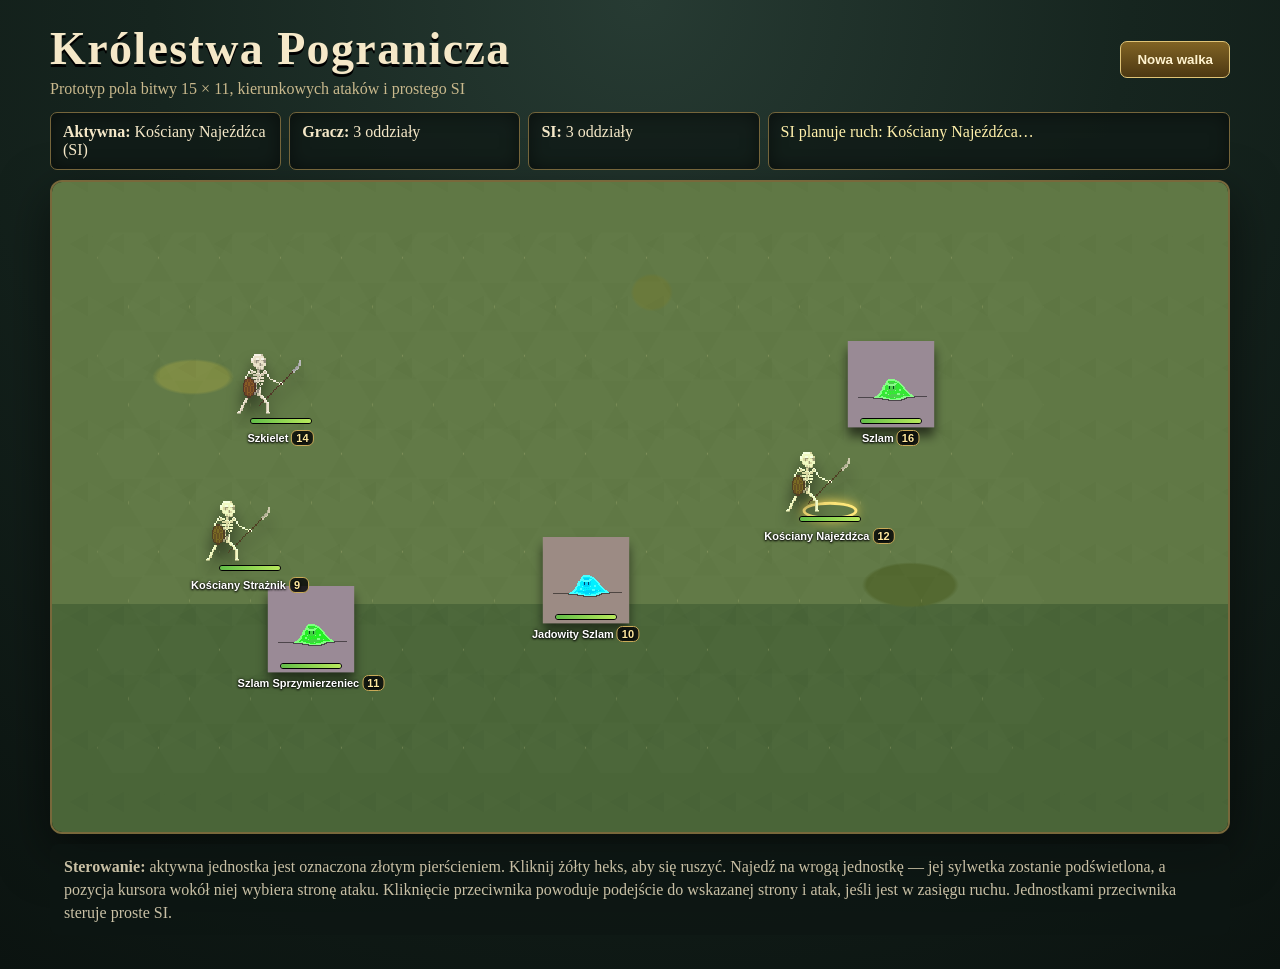
==== index.html @ 0f30b3f8 "Add Heroes-inspired turn-based prototype v2" ====
<!doctype html>
<html lang="pl">
<head>
  <meta charset="utf-8" />
  <meta name="viewport" content="width=device-width,initial-scale=1" />
  <title>Królestwa Pogranicza — prototyp walki</title>
  <link rel="stylesheet" href="style.css" />
</head>
<body>
  <main class="game-shell">
    <header>
      <div>
        <h1>Królestwa Pogranicza</h1>
        <p class="subtitle">Prototyp pola bitwy 15 × 11, kierunkowych ataków i prostego SI</p>
      </div>
      <button id="restartBtn">Nowa walka</button>
    </header>

    <section class="hud">
      <div class="panel"><strong>Aktywna:</strong> <span id="turnLabel"></span></div>
      <div class="panel"><strong>Gracz:</strong> <span id="playerCount"></span></div>
      <div class="panel"><strong>SI:</strong> <span id="aiCount"></span></div>
      <div class="panel status" id="statusText">Wybierz pole ruchu albo najedź na przeciwnika.</div>
    </section>

    <section class="battlefield-wrap">
      <div id="battlefield" class="battlefield" aria-label="Pole bitwy 15 na 11 heksów"></div>
    </section>

    <section class="help">
      <strong>Sterowanie:</strong> aktywna jednostka jest oznaczona złotym pierścieniem. Kliknij żółty heks, aby się ruszyć. Najedź na wrogą jednostkę — jej sylwetka zostanie podświetlona, a pozycja kursora wokół niej wybiera stronę ataku. Kliknięcie przeciwnika powoduje podejście do wskazanej strony i atak, jeśli jest w zasięgu ruchu. Jednostkami przeciwnika steruje proste SI.
    </section>
  </main>
  <script src="game.js"></script>
</body>
</html>
---- style.css ----
:root { color-scheme: dark; font-family: Georgia, 'Times New Roman', serif; }
* { box-sizing: border-box; }
body {
  margin: 0; min-height: 100vh; color: #f5e8c8;
  background: radial-gradient(circle at top, #273b33 0, #16251f 42%, #0b1310 100%);
}
.game-shell { width: min(1180px, 97vw); margin: 0 auto; padding: 22px 0 34px; }
header { display:flex; justify-content:space-between; gap:20px; align-items:center; margin-bottom:14px; }
h1 { margin:0; font-size:clamp(28px,4vw,46px); letter-spacing:.03em; text-shadow:0 3px 0 #000; }
.subtitle { margin:.3rem 0 0; color:#c9b98d; }
button { border:1px solid #e0c477; background:linear-gradient(#806324,#4d3812); color:#fff3cf; padding:10px 16px; border-radius:7px; font-weight:700; cursor:pointer; }
button:hover { filter:brightness(1.18); }
.hud { display:grid; grid-template-columns:repeat(3,minmax(120px,1fr)) 2fr; gap:8px; margin-bottom:10px; }
.panel { background:#101a16cc; border:1px solid #75653b; border-radius:7px; padding:10px 12px; box-shadow:inset 0 0 18px #0007; }
.status { color:#fff0ab; }
.battlefield-wrap { overflow:auto; border:2px solid #78683b; border-radius:12px; box-shadow:0 18px 50px #0008; }
.battlefield {
  position:relative; min-width:1010px; height:650px; overflow:hidden;
  background:
    radial-gradient(ellipse at 12% 30%, #7c8b43 0 2.4%, transparent 2.8%),
    radial-gradient(ellipse at 73% 62%, #52672f 0 3.6%, transparent 4%),
    radial-gradient(ellipse at 51% 17%, #68783a 0 2.1%, transparent 2.5%),
    linear-gradient(#607845 0 65%, #4a6538 65% 100%);
  user-select:none;
}
.battlefield::before {
  content:""; position:absolute; inset:0; opacity:.22; pointer-events:none;
  background-image:
    linear-gradient(30deg,#ffffff08 12%,transparent 12.5%,transparent 87%,#00000012 87.5%),
    linear-gradient(150deg,#ffffff08 12%,transparent 12.5%,transparent 87%,#00000012 87.5%);
  background-size:36px 62px;
}
.cell {
  position:absolute; width:62px; height:54px;
  transform:translate(-50%,-50%);
  clip-path:polygon(25% 3%,75% 3%,100% 50%,75% 97%,25% 97%,0 50%);
  background:#ffffff03;
  outline:1px solid transparent;
  box-shadow: inset 0 0 0 1px #e9dc9f22;
  transition:filter .08s, background .08s, box-shadow .08s;
  z-index:1;
}
.cell.valid { background:#f4db5a25; box-shadow:inset 0 0 0 2px #ffe9887f, inset 0 0 20px #ffe45a22; cursor:pointer; }
.cell.valid:hover { background:#ffe96a42; box-shadow:inset 0 0 0 2px #fff0a8c0, 0 0 14px #ffd94d55; }
.cell.attack-origin { background:#e8ad4547; box-shadow:inset 0 0 0 3px #ffd06aa8, 0 0 14px #ff9f3555; }
.cell.blocked-side { background:#b8403035; }
.unit {
  position:absolute; z-index:5; image-rendering:pixelated; pointer-events:none;
  background-repeat:no-repeat; transform-origin:center bottom;
  filter:drop-shadow(0 8px 5px #0008);
  transition:filter .08s, transform .12s;
}
.unit.skeleton { width:75px; height:50px; transform:translate(-50%,-83%) scale(1.45); }
.unit.blob { width:80px; height:80px; transform:translate(-50%,-72%) scale(1.08); }
.unit.team-ai { filter:drop-shadow(0 8px 5px #0009) saturate(.9); }
.unit.variant-guard { filter:drop-shadow(0 8px 5px #0008) sepia(.4) saturate(1.3) hue-rotate(18deg); }
.unit.variant-poison { filter:drop-shadow(0 8px 5px #0008) hue-rotate(70deg) saturate(1.25); }
.unit.target-hover {
  filter:brightness(1.32) contrast(1.08)
    drop-shadow(0 0 2px #fff)
    drop-shadow(0 0 7px #ffcf73)
    drop-shadow(0 0 14px #e33);
}
.unit.variant-guard.target-hover, .unit.variant-poison.target-hover {
  filter:brightness(1.3) contrast(1.08) drop-shadow(0 0 2px #fff) drop-shadow(0 0 7px #ffcf73) drop-shadow(0 0 14px #e33);
}
.unit-hitbox { position:absolute; z-index:9; transform:translate(-50%,-70%); width:70px; height:86px; cursor:crosshair; }
.unit-hitbox.skeleton { height:76px; }
.unit-hitbox.blob { width:82px; height:88px; }
.hpbar { position:absolute; z-index:7; width:62px; height:6px; background:#221; border:1px solid #000; border-radius:10px; transform:translate(-50%,8px); overflow:hidden; pointer-events:none; }
.hpbar > i { display:block; height:100%; background:linear-gradient(90deg,#62be48,#b8e95c); }
.badge { position:absolute; z-index:8; transform:translate(-50%,17px); font:700 11px Arial,sans-serif; color:white; text-shadow:0 1px 2px #000,0 0 3px #000; pointer-events:none; white-space:nowrap; }
.stack-count { display:inline-block; min-width:20px; margin-left:3px; padding:1px 4px; border-radius:6px; background:#090b0aD9; border:1px solid #c9aa58; color:#ffe89e; }
.active-ring { position:absolute; width:55px; height:18px; border:3px solid #ffe779; border-radius:50%; z-index:4; transform:translate(-50%,-35%); box-shadow:0 0 12px #ffdc55; pointer-events:none; }
.side-marker { position:absolute; z-index:10; width:18px; height:18px; transform:translate(-50%,-50%); border:2px solid #fff1a5; background:#d97b27b8; border-radius:50%; box-shadow:0 0 10px #ffad3b; pointer-events:none; }
.damage { position:absolute; z-index:20; font:900 24px Arial,sans-serif; color:#fff2d2; text-shadow:0 2px 0 #7e1717,0 0 5px #000; animation:floatDamage .85s ease-out forwards; pointer-events:none; }
@keyframes floatDamage { from{ transform:translate(-50%,-20px); opacity:1 } to{ transform:translate(-50%,-80px); opacity:0 } }
.help { margin-top:10px; padding:11px 14px; color:#c9c0a5; background:#0d1512aa; border-radius:8px; line-height:1.45; }
@media(max-width:760px){ .hud{grid-template-columns:1fr 1fr}.status{grid-column:1/-1} header{align-items:flex-start;flex-direction:column} }
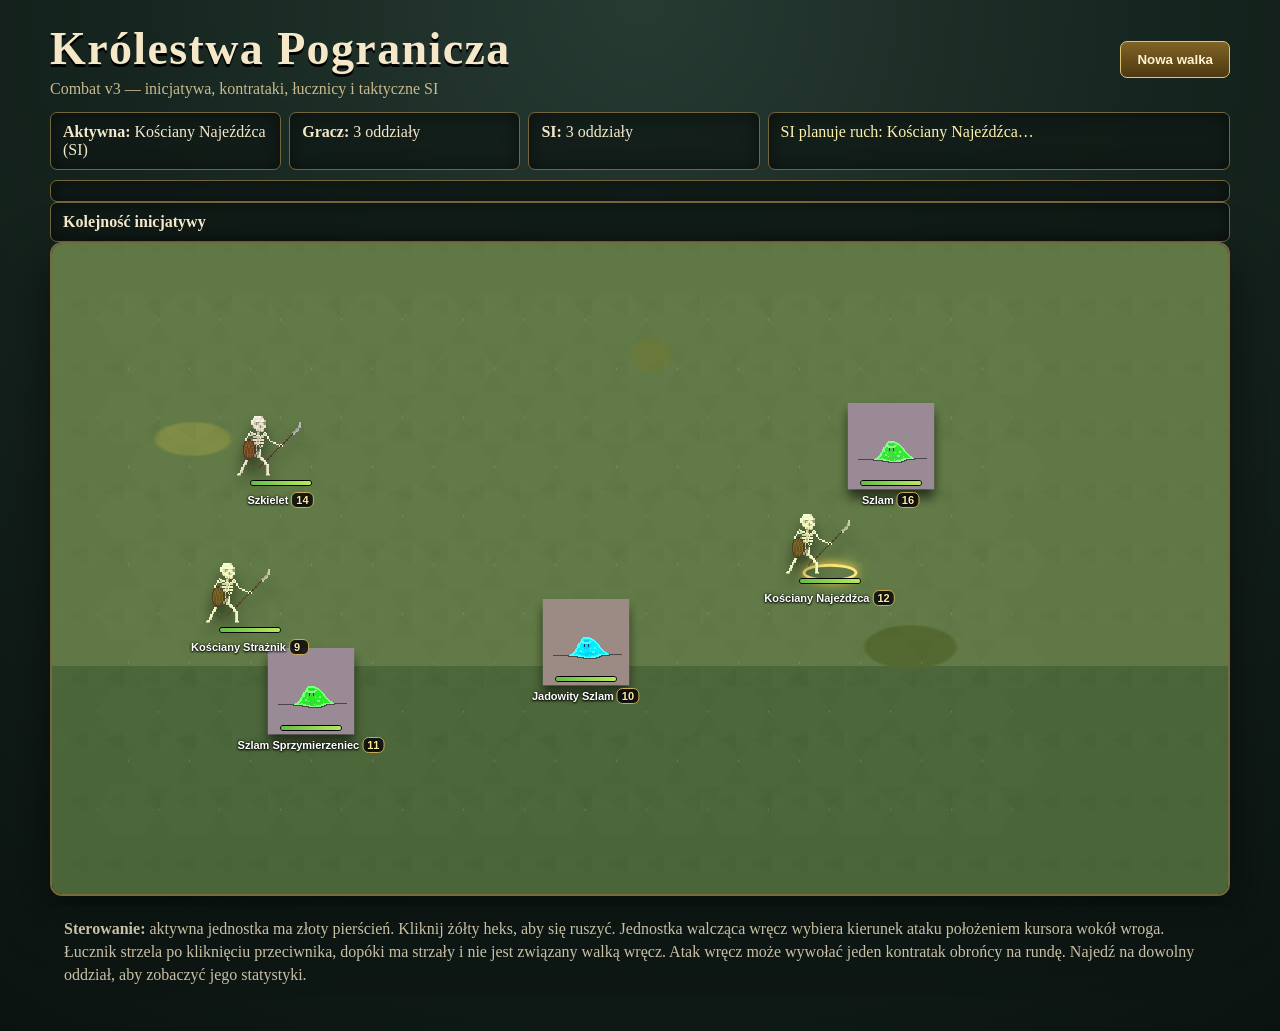
==== commit 9d17a301: "feat: add Combat v3 HUD" ====
--- a/index.html
+++ b/index.html
@@ -3,7 +3,7 @@
 <head>
   <meta charset="utf-8" />
   <meta name="viewport" content="width=device-width,initial-scale=1" />
-  <title>Królestwa Pogranicza — prototyp walki</title>
+  <title>Królestwa Pogranicza — Combat v3</title>
   <link rel="stylesheet" href="style.css" />
 </head>
 <body>
@@ -11,7 +11,7 @@
     <header>
       <div>
         <h1>Królestwa Pogranicza</h1>
-        <p class="subtitle">Prototyp pola bitwy 15 × 11, kierunkowych ataków i prostego SI</p>
+        <p class="subtitle">Combat v3 — inicjatywa, kontrataki, łucznicy i taktyczne SI</p>
       </div>
       <button id="restartBtn">Nowa walka</button>
     </header>
@@ -20,7 +20,15 @@
       <div class="panel"><strong>Aktywna:</strong> <span id="turnLabel"></span></div>
       <div class="panel"><strong>Gracz:</strong> <span id="playerCount"></span></div>
       <div class="panel"><strong>SI:</strong> <span id="aiCount"></span></div>
-      <div class="panel status" id="statusText">Wybierz pole ruchu albo najedź na przeciwnika.</div>
+      <div class="panel status" id="statusText">Wybierz pole ruchu albo przeciwnika.</div>
+    </section>
+
+    <section class="combat-info">
+      <div class="panel unit-card" id="unitCard"></div>
+      <div class="panel initiative-panel">
+        <strong>Kolejność inicjatywy</strong>
+        <div id="initiativeQueue" class="initiative-queue"></div>
+      </div>
     </section>
 
     <section class="battlefield-wrap">
@@ -28,9 +36,10 @@
     </section>
 
     <section class="help">
-      <strong>Sterowanie:</strong> aktywna jednostka jest oznaczona złotym pierścieniem. Kliknij żółty heks, aby się ruszyć. Najedź na wrogą jednostkę — jej sylwetka zostanie podświetlona, a pozycja kursora wokół niej wybiera stronę ataku. Kliknięcie przeciwnika powoduje podejście do wskazanej strony i atak, jeśli jest w zasięgu ruchu. Jednostkami przeciwnika steruje proste SI.
+      <strong>Sterowanie:</strong> aktywna jednostka ma złoty pierścień. Kliknij żółty heks, aby się ruszyć. Jednostka walcząca wręcz wybiera kierunek ataku położeniem kursora wokół wroga. Łucznik strzela po kliknięciu przeciwnika, dopóki ma strzały i nie jest związany walką wręcz. Atak wręcz może wywołać jeden kontratak obrońcy na rundę. Najedź na dowolny oddział, aby zobaczyć jego statystyki.
     </section>
   </main>
+  <script src="combat-core.js"></script>
   <script src="game.js"></script>
 </body>
 </html>
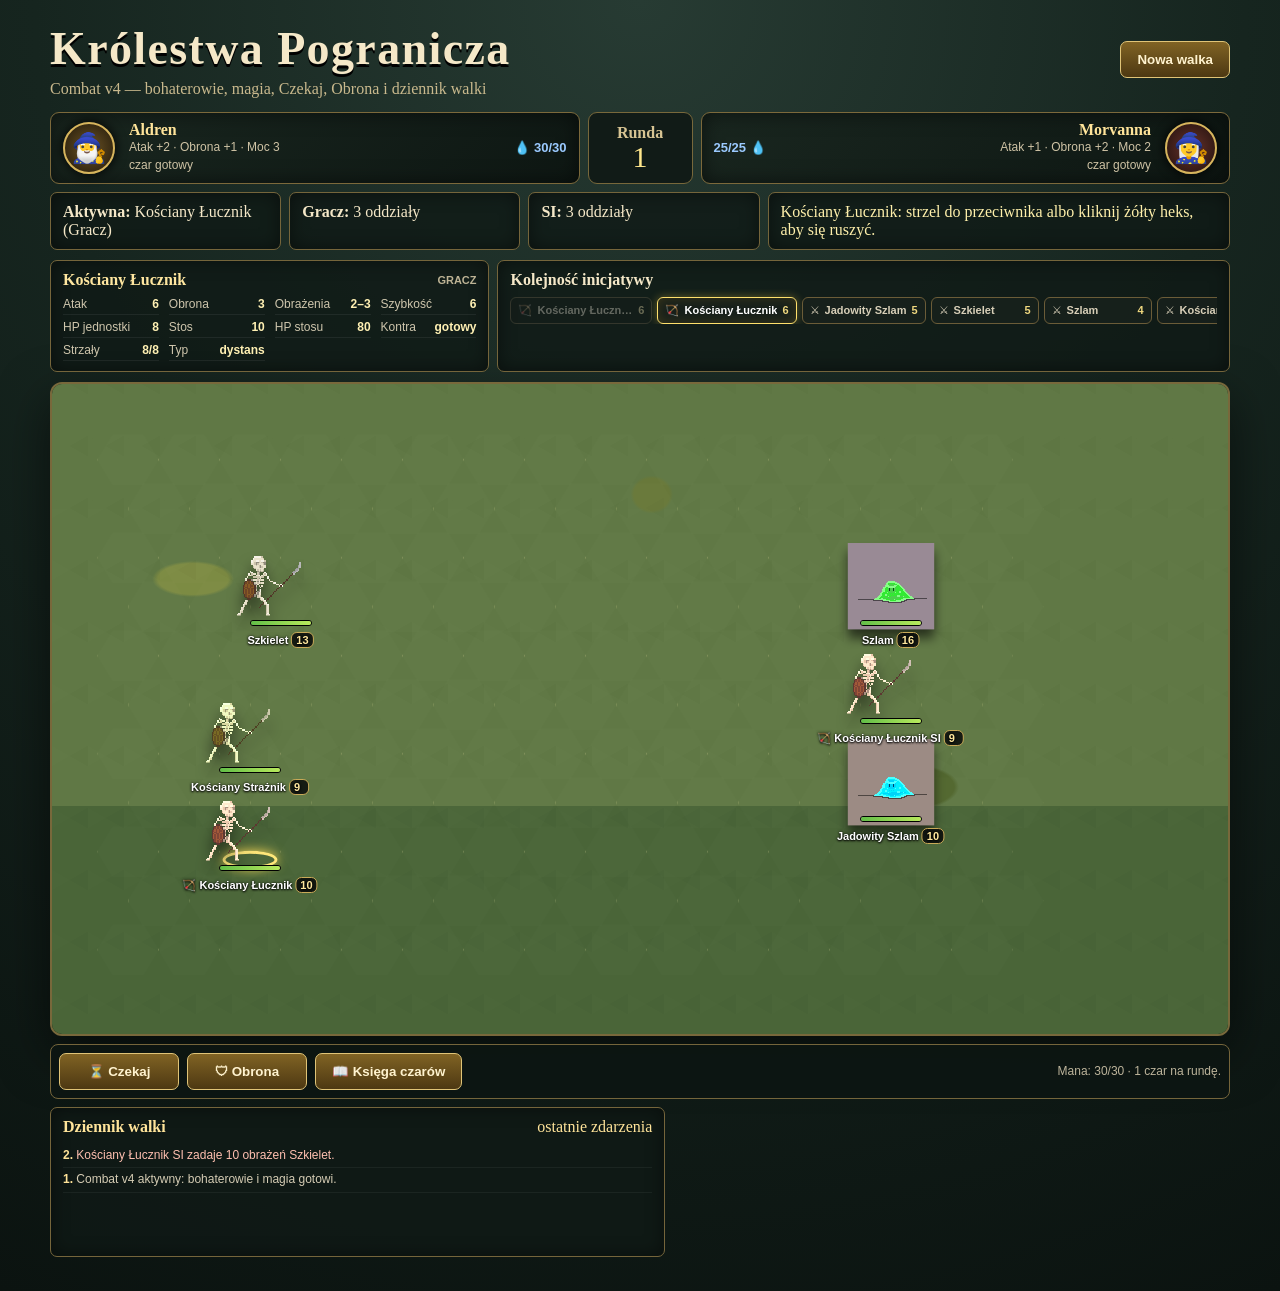
==== commit 8828c9fd: "feat: wire Combat v4 HUD and action controls" ====
--- a/index.html
+++ b/index.html
@@ -3,24 +3,31 @@
 <head>
   <meta charset="utf-8" />
   <meta name="viewport" content="width=device-width,initial-scale=1" />
-  <title>Królestwa Pogranicza — Combat v3</title>
+  <title>Królestwa Pogranicza — Combat v4</title>
   <link rel="stylesheet" href="style.css" />
+  <link rel="stylesheet" href="combat-v4.css" />
 </head>
 <body>
   <main class="game-shell">
     <header>
       <div>
         <h1>Królestwa Pogranicza</h1>
-        <p class="subtitle">Combat v3 — inicjatywa, kontrataki, łucznicy i taktyczne SI</p>
+        <p class="subtitle">Combat v4 — bohaterowie, magia, Czekaj, Obrona i dziennik walki</p>
       </div>
       <button id="restartBtn">Nowa walka</button>
     </header>
+
+    <section class="hero-row">
+      <div class="hero-card player-hero" id="playerHeroCard"></div>
+      <div class="round-card"><strong>Runda</strong><span id="roundLabel">1</span></div>
+      <div class="hero-card ai-hero" id="aiHeroCard"></div>
+    </section>
 
     <section class="hud">
       <div class="panel"><strong>Aktywna:</strong> <span id="turnLabel"></span></div>
       <div class="panel"><strong>Gracz:</strong> <span id="playerCount"></span></div>
       <div class="panel"><strong>SI:</strong> <span id="aiCount"></span></div>
-      <div class="panel status" id="statusText">Wybierz pole ruchu albo przeciwnika.</div>
+      <div class="panel status" id="statusText">Wybierz akcję.</div>
     </section>
 
     <section class="combat-info">
@@ -35,11 +42,27 @@
       <div id="battlefield" class="battlefield" aria-label="Pole bitwy 15 na 11 heksów"></div>
     </section>
 
-    <section class="help">
-      <strong>Sterowanie:</strong> aktywna jednostka ma złoty pierścień. Kliknij żółty heks, aby się ruszyć. Jednostka walcząca wręcz wybiera kierunek ataku położeniem kursora wokół wroga. Łucznik strzela po kliknięciu przeciwnika, dopóki ma strzały i nie jest związany walką wręcz. Atak wręcz może wywołać jeden kontratak obrońcy na rundę. Najedź na dowolny oddział, aby zobaczyć jego statystyki.
+    <section class="action-bar">
+      <button id="waitBtn" title="Przenieś aktywną jednostkę na koniec bieżącej kolejki">⏳ Czekaj</button>
+      <button id="defendBtn" title="Zakończ turę i zyskaj +2 Obrony">🛡 Obrona</button>
+      <button id="spellBtn" title="Otwórz księgę czarów">📖 Księga czarów</button>
+      <div class="action-hint" id="actionHint">Bohater może rzucić jeden czar na rundę.</div>
+    </section>
+
+    <section class="bottom-panels">
+      <div class="panel spellbook hidden" id="spellbook">
+        <div class="panel-title"><strong>Księga czarów</strong><button id="closeSpellBtn">×</button></div>
+        <div id="spellGrid" class="spell-grid"></div>
+        <div class="spell-help" id="spellHelp">Wybierz czar, a następnie cel na polu bitwy.</div>
+      </div>
+      <div class="panel battle-log-panel">
+        <div class="panel-title"><strong>Dziennik walki</strong><span>ostatnie zdarzenia</span></div>
+        <div id="battleLog" class="battle-log"></div>
+      </div>
     </section>
   </main>
   <script src="combat-core.js"></script>
   <script src="game.js"></script>
+  <script src="combat-v4.js"></script>
 </body>
 </html>
--- a/style.css
+++ b/style.css
@@ -77,3 +77,24 @@
 @keyframes floatDamage { from{ transform:translate(-50%,-20px); opacity:1 } to{ transform:translate(-50%,-80px); opacity:0 } }
 .help { margin-top:10px; padding:11px 14px; color:#c9c0a5; background:#0d1512aa; border-radius:8px; line-height:1.45; }
 @media(max-width:760px){ .hud{grid-template-columns:1fr 1fr}.status{grid-column:1/-1} header{align-items:flex-start;flex-direction:column} }
+
+/* Combat v3 */
+.combat-info { display:grid; grid-template-columns:minmax(300px,.9fr) minmax(420px,1.5fr); gap:8px; margin-bottom:10px; }
+.unit-card { min-height:104px; }
+.unit-card-title { display:flex; align-items:center; justify-content:space-between; gap:12px; margin-bottom:8px; color:#ffe7a0; }
+.unit-card-title span { font:700 11px Arial,sans-serif; text-transform:uppercase; color:#bdb395; }
+.stats-grid { display:grid; grid-template-columns:repeat(4,minmax(90px,1fr)); gap:5px 10px; font:12px Arial,sans-serif; color:#cfc6ad; }
+.stats-grid span { display:flex; justify-content:space-between; gap:8px; border-bottom:1px solid #ffffff10; padding-bottom:3px; }
+.stats-grid b { color:#fff0b3; }
+.initiative-panel { overflow:hidden; }
+.initiative-queue { display:flex; gap:5px; overflow-x:auto; padding-top:8px; scrollbar-width:thin; }
+.queue-unit { flex:0 0 auto; min-width:108px; max-width:142px; padding:6px 7px; border:1px solid #6b5c38; border-radius:6px; background:#18211ccc; font:11px Arial,sans-serif; display:grid; grid-template-columns:auto 1fr auto; align-items:center; gap:5px; color:#d8cfb8; }
+.queue-unit b { white-space:nowrap; overflow:hidden; text-overflow:ellipsis; }
+.queue-unit em { font-style:normal; font-weight:800; color:#efd77f; }
+.queue-unit.current { border-color:#ffe06c; box-shadow:0 0 10px #ffd84c55,inset 0 0 12px #a5781840; color:white; }
+.queue-unit.done { opacity:.42; filter:grayscale(.45); }
+.queue-unit.dead { opacity:.18; text-decoration:line-through; }
+.unit.variant-archer { filter:drop-shadow(0 8px 5px #0008) sepia(.28) saturate(1.25) hue-rotate(340deg); }
+.unit.variant-archer.target-hover { filter:brightness(1.35) contrast(1.08) drop-shadow(0 0 2px #fff) drop-shadow(0 0 7px #ffcf73) drop-shadow(0 0 14px #e33); }
+.unit-hitbox.shootable { cursor:crosshair; }
+@media(max-width:900px){ .combat-info{grid-template-columns:1fr}.stats-grid{grid-template-columns:repeat(2,1fr)} }
--- a/combat-v4.css
+++ b/combat-v4.css
@@ -0,0 +1 @@
+.hero-row{display:grid;grid-template-columns:1fr 105px 1fr;gap:8px;margin-bottom:8px}.hero-card{min-height:72px;display:grid;grid-template-columns:56px 1fr auto;gap:10px;align-items:center;padding:8px 12px;border:1px solid #7c693b;border-radius:9px;background:linear-gradient(135deg,#19261f,#0e1713);box-shadow:inset 0 0 20px #0008}.hero-card.ai-hero{direction:rtl;text-align:right}.hero-card.ai-hero .hero-meta{direction:ltr}.hero-portrait{width:52px;height:52px;border-radius:50%;display:grid;place-items:center;font-size:29px;background:radial-gradient(circle,#6c5425,#21180a);border:2px solid #d7b55d;box-shadow:0 0 12px #000}.ai-hero .hero-portrait{background:radial-gradient(circle,#67332b,#21100d)}.hero-name{color:#ffe49a;font-weight:800}.hero-meta{font:12px Arial,sans-serif;color:#cfc3a5;line-height:1.45}.mana{font:bold 13px Arial,sans-serif;color:#9bcaff;white-space:nowrap}.round-card{display:grid;place-items:center;align-content:center;border:1px solid #78683b;border-radius:9px;background:#111b17;color:#d7c493}.round-card span{font-size:30px;color:#ffe78c;line-height:1}.action-bar{margin-top:8px;display:flex;gap:8px;align-items:center;padding:8px;border:1px solid #75653b;border-radius:8px;background:#0d1512e8}.action-bar button{min-width:120px}.action-hint{margin-left:auto;color:#bdb49b;font:12px Arial,sans-serif}.bottom-panels{display:grid;grid-template-columns:1.05fr .95fr;gap:8px;margin-top:8px}.panel-title{display:flex;justify-content:space-between;align-items:center;margin-bottom:8px;color:#ffe49a}.panel-title button{min-width:30px;padding:2px 7px;font-size:18px}.spellbook.hidden{display:none}.spell-grid{display:grid;grid-template-columns:repeat(2,1fr);gap:7px}.spell{text-align:left;min-height:62px;display:grid;grid-template-columns:34px 1fr auto;gap:7px;align-items:center;background:linear-gradient(#263545,#111b28);border-color:#7388a1}.spell.selected{box-shadow:0 0 12px #8ec7ff88;border-color:#baddff}.spell-icon{font-size:26px}.spell small{color:#b7c3d1;font-weight:400}.spell-cost{color:#8fc4ff}.spell-help{margin-top:8px;color:#c9c0a5;font:12px Arial,sans-serif}.battle-log-panel{min-height:150px}.battle-log{max-height:155px;overflow:auto;font:12px/1.45 Arial,sans-serif;color:#d5ccb4}.log-entry{padding:3px 0;border-bottom:1px solid #ffffff0d}.log-entry strong{color:#ffe399}.log-entry.magic{color:#a9d4ff}.log-entry.ai{color:#ffc0b0}.effects{margin-top:8px;display:flex;gap:5px;flex-wrap:wrap}.effect-chip{padding:2px 6px;border-radius:10px;background:#243426;border:1px solid #76935d;font:11px Arial,sans-serif;color:#dff5c6}.effect-chip.bad{border-color:#a25d59;background:#3a201f;color:#ffd0ca}.queue-unit.waiting{border-color:#7ea5d6;box-shadow:inset 0 0 10px #315c8a44}.spell-fx{position:absolute;z-index:19;transform:translate(-50%,-50%);font-size:38px;animation:spellPop .75s ease-out forwards;pointer-events:none}@keyframes spellPop{from{transform:translate(-50%,-20%) scale(.5);opacity:0}35%{opacity:1}to{transform:translate(-50%,-80%) scale(1.35);opacity:0}}@media(max-width:900px){.bottom-panels{grid-template-columns:1fr}.hero-row{grid-template-columns:1fr 70px 1fr}.action-hint{display:none}}@media(max-width:760px){.action-bar{flex-wrap:wrap}.action-bar button{flex:1}.hero-card{grid-template-columns:42px 1fr}.hero-portrait{width:40px;height:40px}.mana{grid-column:1/-1}.spell-grid{grid-template-columns:1fr}}
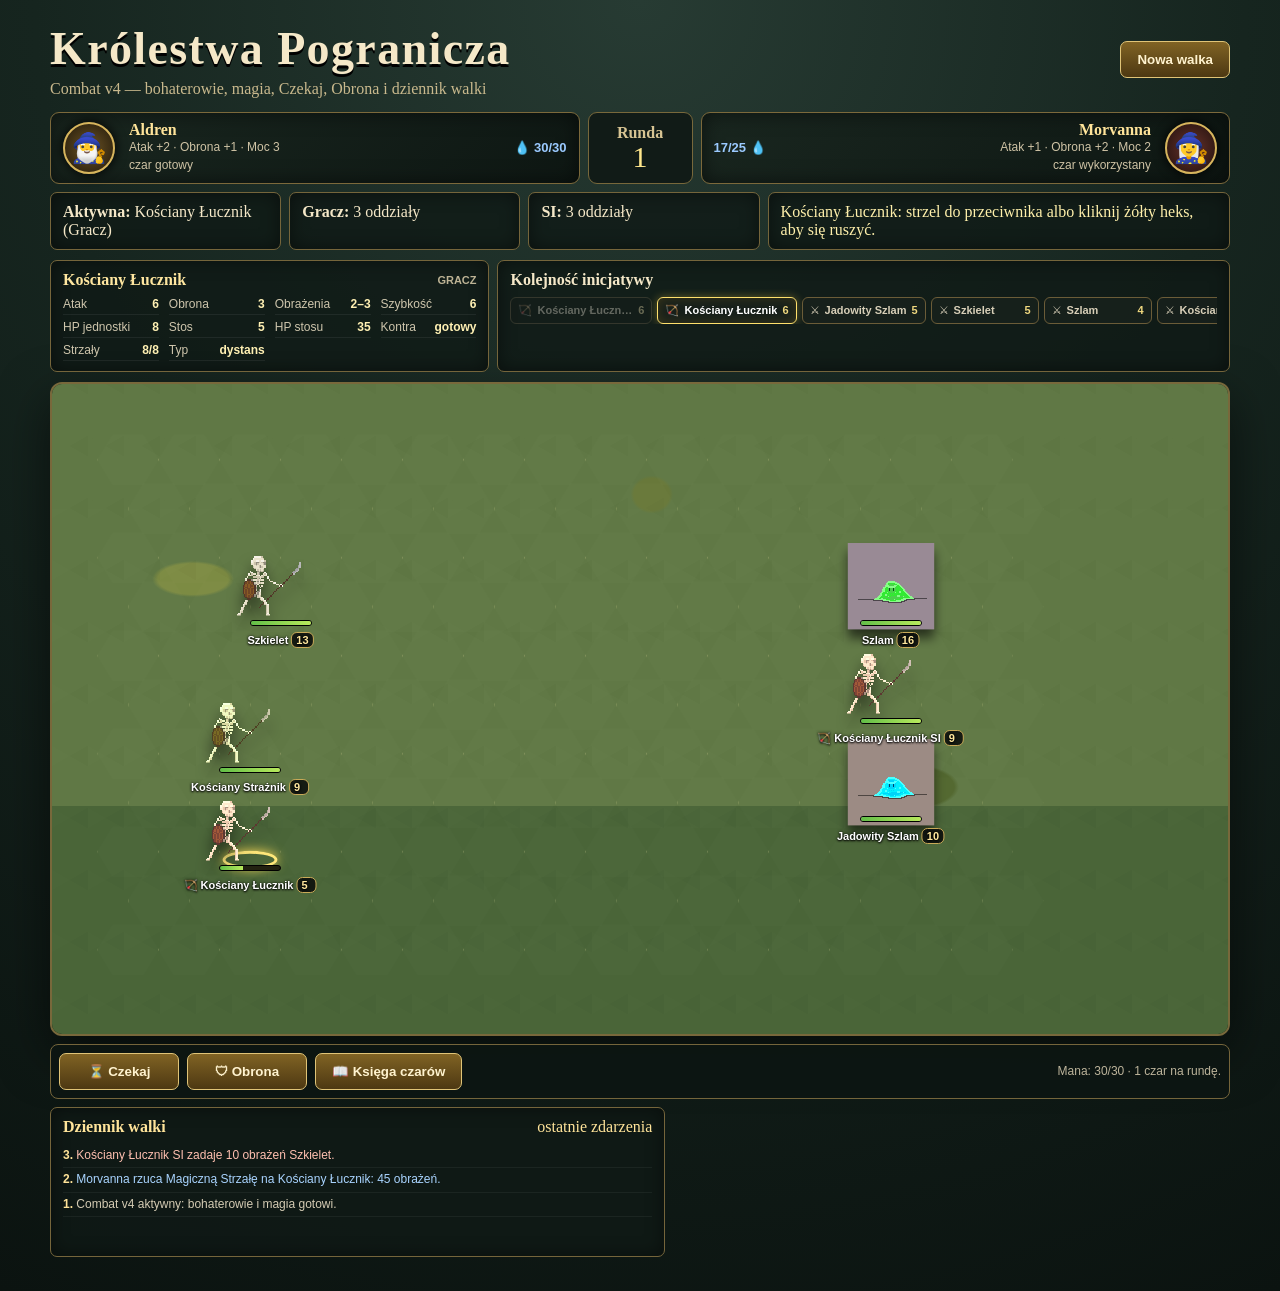
==== commit 22abde8b: "fix: make restart use Combat v4 reset wrapper" ====
--- a/index.html
+++ b/index.html
@@ -64,5 +64,6 @@
   <script src="combat-core.js"></script>
   <script src="game.js"></script>
   <script src="combat-v4.js"></script>
+  <script>document.getElementById('restartBtn').onclick=reset;</script>
 </body>
 </html>
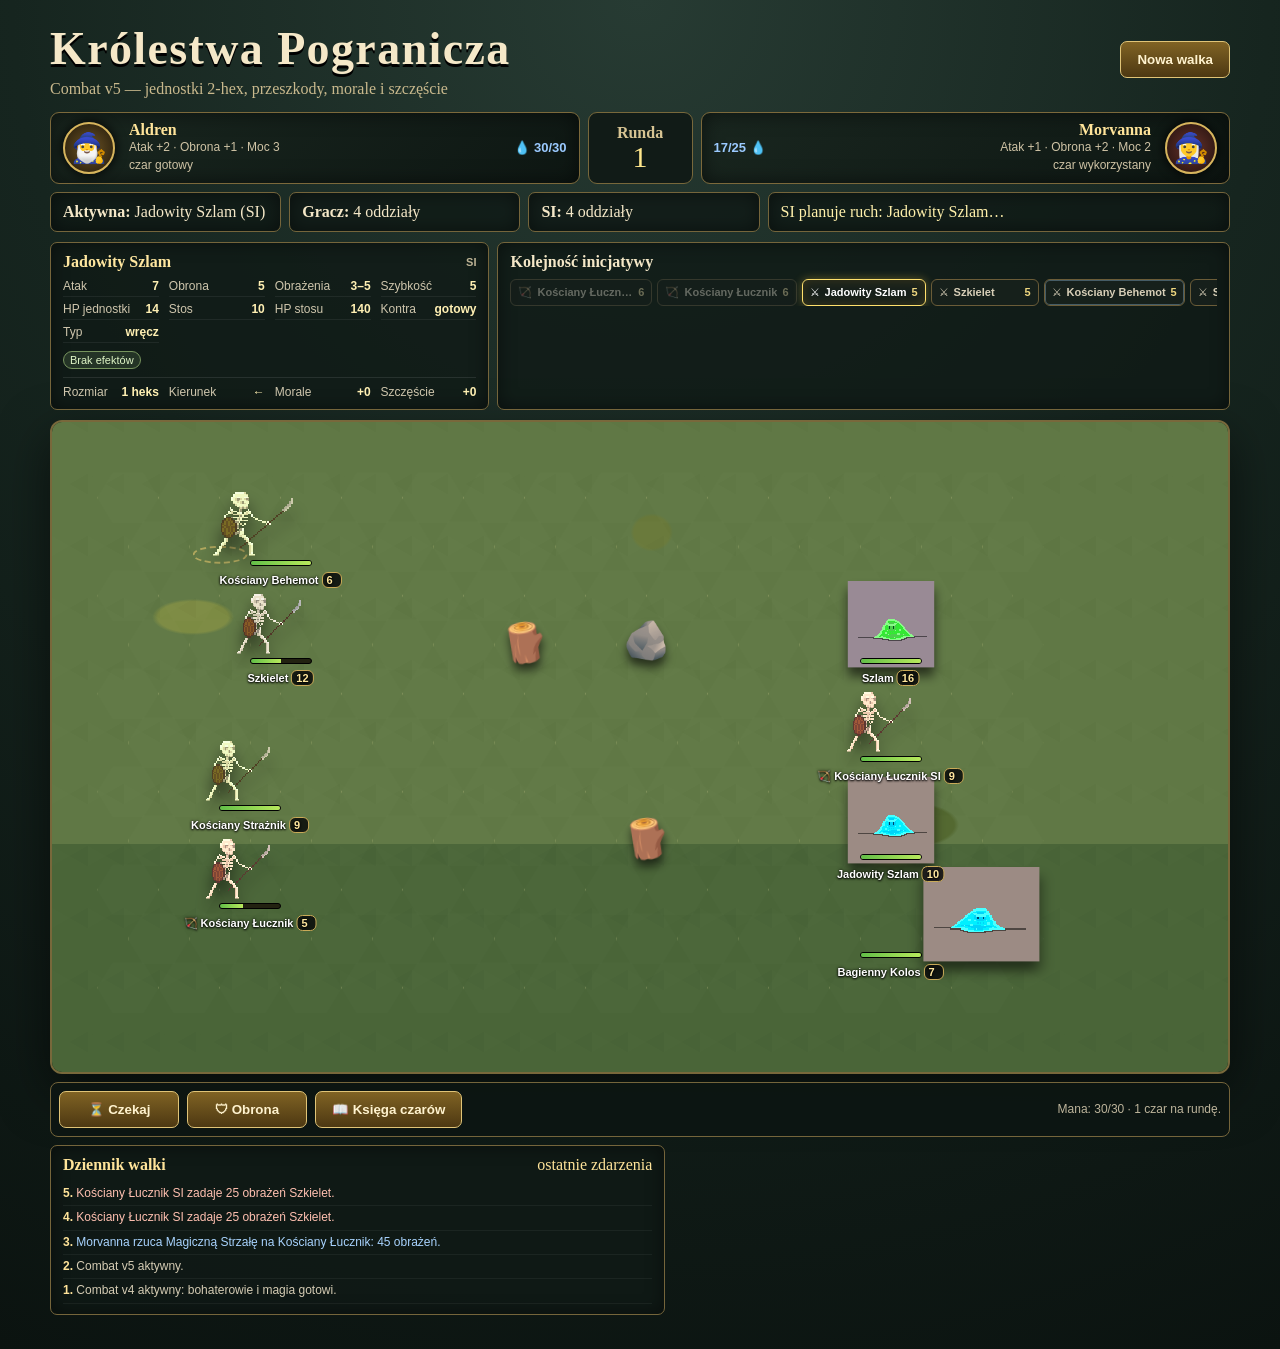
==== commit 7b1ab3d8: "feat: load Combat v5 modules and UI label" ====
--- a/index.html
+++ b/index.html
@@ -3,16 +3,17 @@
 <head>
   <meta charset="utf-8" />
   <meta name="viewport" content="width=device-width,initial-scale=1" />
-  <title>Królestwa Pogranicza — Combat v4</title>
+  <title>Królestwa Pogranicza — Combat v5</title>
   <link rel="stylesheet" href="style.css" />
   <link rel="stylesheet" href="combat-v4.css" />
+  <link rel="stylesheet" href="combat-v5.css" />
 </head>
 <body>
   <main class="game-shell">
     <header>
       <div>
         <h1>Królestwa Pogranicza</h1>
-        <p class="subtitle">Combat v4 — bohaterowie, magia, Czekaj, Obrona i dziennik walki</p>
+        <p class="subtitle">Combat v5 — jednostki 2-hex, przeszkody, morale i szczęście</p>
       </div>
       <button id="restartBtn">Nowa walka</button>
     </header>
@@ -62,8 +63,10 @@
     </section>
   </main>
   <script src="combat-core.js"></script>
+  <script src="battlefield-core.js"></script>
   <script src="game.js"></script>
   <script src="combat-v4.js"></script>
+  <script src="combat-v5.js"></script>
   <script>document.getElementById('restartBtn').onclick=reset;</script>
 </body>
 </html>
--- a/combat-v5.css
+++ b/combat-v5.css
@@ -0,0 +1,7 @@
+/* Combat v5 — Battlefield Depth */
+.battle-obstacle{position:absolute;z-index:3;transform:translate(-50%,-62%);font-size:38px;filter:drop-shadow(0 7px 5px #0009);pointer-events:none}.obstacle-ruin{font-size:42px}.obstacle-trunk{transform:translate(-50%,-55%) rotate(-8deg)}
+.unit.size-2{transform-origin:center bottom}.unit.skeleton.size-2{transform:translate(-67%,-83%) scale(1.8,1.55)}.unit.blob.size-2{transform:translate(-63%,-72%) scale(1.45,1.18)}.unit.size-2.facing-left{scale:-1 1}
+.large-tail-ring{position:absolute;width:55px;height:18px;border:2px dashed #e8c96f99;border-radius:50%;z-index:4;transform:translate(-50%,-35%);pointer-events:none}.tail-hitbox{z-index:9}
+.v5-fx{position:absolute;z-index:30;transform:translate(-50%,-50%);font-size:34px;pointer-events:none;animation:v5Pop .85s ease-out forwards}@keyframes v5Pop{0%{opacity:0;transform:translate(-50%,-20%) scale(.5)}25%{opacity:1;transform:translate(-50%,-50%) scale(1.25)}100%{opacity:0;transform:translate(-50%,-120%) scale(1)}}
+.v5-stats{display:grid;grid-template-columns:repeat(4,minmax(90px,1fr));gap:5px 10px;margin-top:8px;padding-top:7px;border-top:1px solid #ffffff18;font:12px Arial,sans-serif;color:#cfc6ad}.v5-stats span{display:flex;justify-content:space-between;gap:8px}.v5-stats b{color:#fff0b3}.queue-unit.large{box-shadow:inset 0 0 0 1px #8db7d866}.log-entry.morale{color:#d9f19a}.log-entry.morale-bad{color:#ff9a90}.log-entry.luck{color:#91efb1}
+@media(max-width:900px){.v5-stats{grid-template-columns:repeat(2,1fr)}}
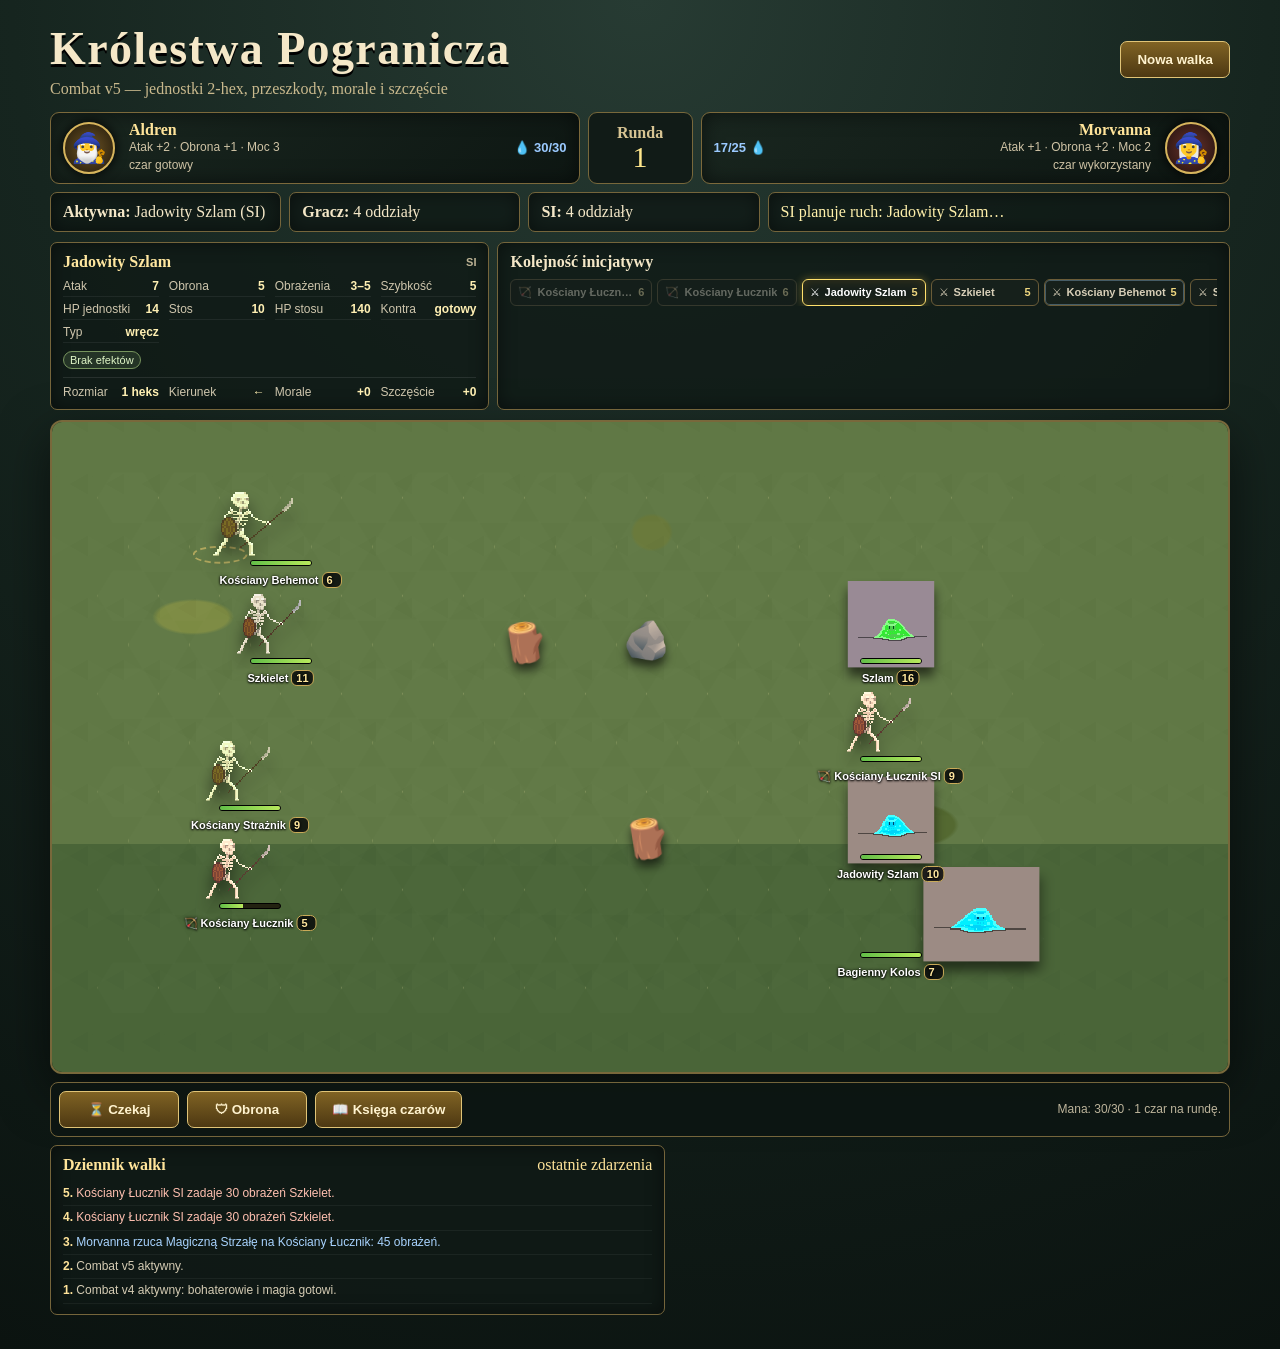
==== commit 33357f64: "feat: load campaign bridge in Combat v5" ====
--- a/index.html
+++ b/index.html
@@ -64,6 +64,10 @@
   </main>
   <script src="combat-core.js"></script>
   <script src="battlefield-core.js"></script>
+  <script src="adventure-core.js"></script>
+  <script src="game-state.js"></script>
+  <script src="town-core.js"></script>
+  <script src="battle-bridge.js"></script>
   <script src="game.js"></script>
   <script src="combat-v4.js"></script>
   <script src="combat-v5.js"></script>
